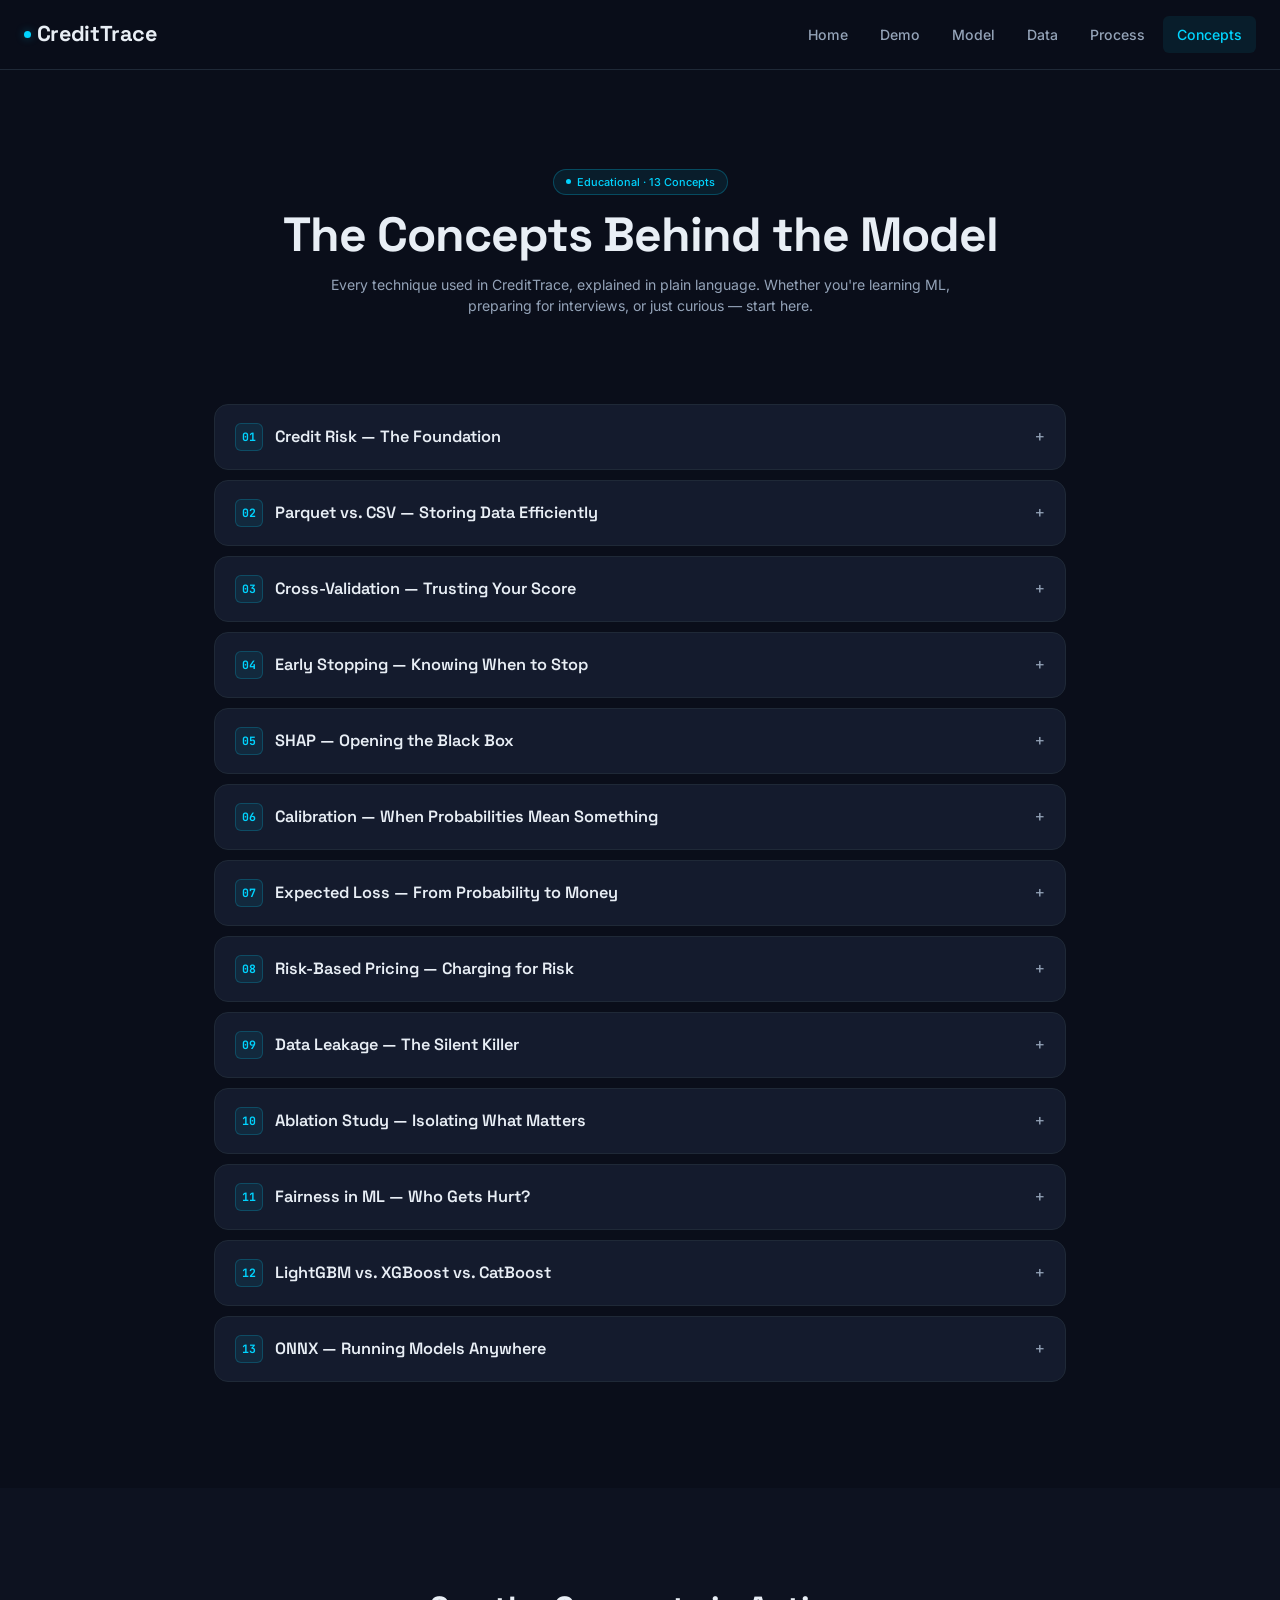
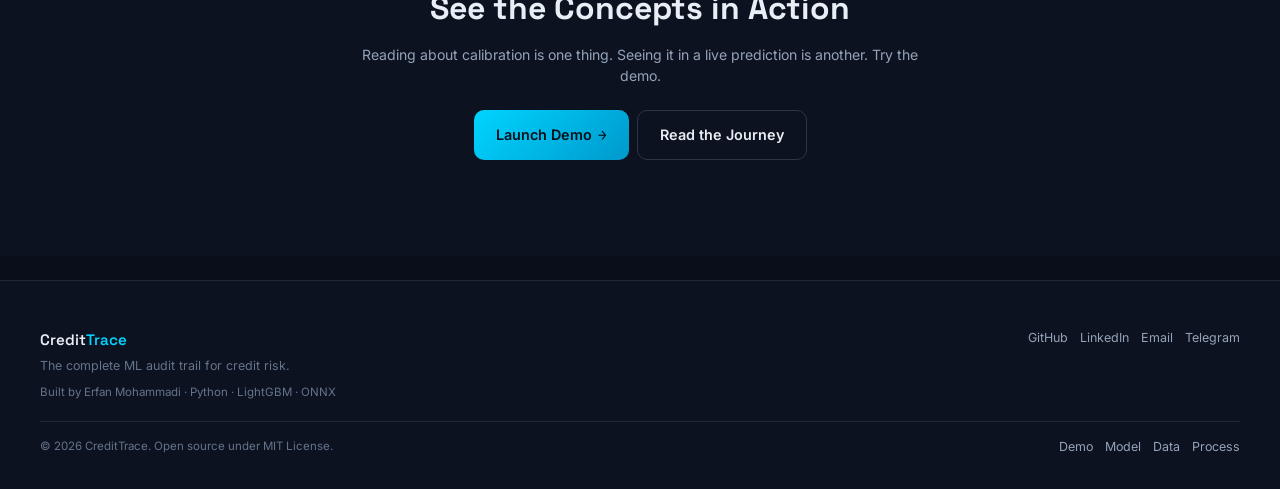
==== docs/concepts.html @ 29da9f76 "Initial commit" ====
<!DOCTYPE html>
<html lang="en">
<head>
  <meta charset="UTF-8">
  <meta name="viewport" content="width=device-width, initial-scale=1.0">
  <link rel="icon" type="image/svg+xml" href="favicon.svg">
  <title>Concepts — CreditTrace</title>
  <meta name="description" content="Thirteen core concepts behind CreditTrace: credit risk, cross-validation, SHAP, calibration, Expected Loss, leakage, ablation, fairness, and more.">

  <link rel="preconnect" href="https://fonts.googleapis.com">
  <link rel="preconnect" href="https://fonts.gstatic.com" crossorigin>
  <link href="https://fonts.googleapis.com/css2?family=Inter:wght@400;500;600;700&family=Space+Grotesk:wght@500;600;700&family=JetBrains+Mono:wght@400;600;700&display=swap" rel="stylesheet">
  <link rel="stylesheet" href="css/style.css">
</head>
<body>

  <!-- ============ NAVBAR ============ -->
  <nav class="navbar">
    <a href="index.html" class="logo">CreditTrace</a>
    <nav>
      <a href="index.html">Home</a>
      <a href="demo.html">Demo</a>
      <a href="model.html">Model</a>
      <a href="data.html">Data</a>
      <a href="process.html">Process</a>
      <a href="concepts.html" class="active">Concepts</a>
    </nav>
  </nav>

  <!-- ============ HERO ============ -->
  <section class="section" style="padding-bottom: 1rem;">
    <div class="container text-center">
      <div class="hero-badge" style="margin-bottom: 0.75rem;">
        <span class="hero-badge-dot"></span>
        Educational · 13 Concepts
      </div>
      <h1 style="font-family: var(--font-heading); font-size: clamp(1.6rem, 5vw, 3rem); letter-spacing: -1px; margin-bottom: 0.75rem; line-height: 1.15;">
        The <span class="gradient">Concepts</span> Behind the Model
      </h1>
      <p class="text-muted" style="max-width: 620px; margin: 0 auto; font-size: 0.88rem;">
        Every technique used in CreditTrace, explained in plain language.
        Whether you're learning ML, preparing for interviews, or just
        curious — start here.
      </p>
    </div>
  </section>

  <!-- ============ CONCEPTS ACCORDION ============ -->
  <section class="section" style="padding-top: 0.5rem;">
    <div class="container-narrow">

      <!-- 01 -->
      <details class="concept">
        <summary>
          <span class="concept-number">01</span>
          <span class="concept-title">Credit Risk — The Foundation</span>
          <span class="concept-toggle">+</span>
        </summary>
        <div class="concept-body">
          <p>
            <strong>Credit risk</strong> is the possibility that a borrower fails to repay a loan.
            For a lender, every approved loan is a bet: will this person pay us back, with interest?
          </p>
          <p>
            Traditional credit scoring (like FICO) uses a fixed formula. Modern approaches
            use machine learning to combine dozens or hundreds of signals — income, credit history,
            debt-to-income ratio, loan purpose — into a single probability of default.
          </p>
          <p>
            The output of a credit risk model is a <strong>Probability of Default (PD)</strong>:
            a number between 0 and 1 representing how likely a borrower is to default.
          </p>
          <div class="concept-highlight">
            In CreditTrace, PD is the model's output — and everything else
            (Expected Loss, risk-based pricing, decision thresholds) is built on top of it.
          </div>
        </div>
      </details>

      <!-- 02 -->
      <details class="concept">
        <summary>
          <span class="concept-number">02</span>
          <span class="concept-title">Parquet vs. CSV — Storing Data Efficiently</span>
          <span class="concept-toggle">+</span>
        </summary>
        <div class="concept-body">
          <p>
            <strong>CSV</strong> is text: every value is a string, every row is a line.
            Simple, universal, but slow and fat. Our Lending Club CSV was <strong>392 MB</strong> compressed.
          </p>
          <p>
            <strong>Parquet</strong> is binary and columnar. Instead of storing rows, it stores
            columns together. When you only need three columns out of 40, Parquet reads only those three.
            It also preserves data types and compresses naturally.
          </p>
          <ul>
            <li>Columnar → reads only what you need</li>
            <li>Typed → no re-parsing on load</li>
            <li>Compressed → 5–10× smaller than CSV</li>
            <li>Fast → 10–100× faster to load</li>
          </ul>
          <div class="concept-highlight">
            Our data shrank from 392 MB (CSV.gz) to <strong>67 MB (Parquet)</strong> —
            and loads in seconds instead of minutes.
          </div>
        </div>
      </details>

      <!-- 03 -->
      <details class="concept">
        <summary>
          <span class="concept-number">03</span>
          <span class="concept-title">Cross-Validation — Trusting Your Score</span>
          <span class="concept-toggle">+</span>
        </summary>
        <div class="concept-body">
          <p>
            If you train a model on all your data and test on the same data,
            it will look perfect — but it has memorized the answers.
            A single train/test split helps, but the score depends on which rows
            happened to land in the test set.
          </p>
          <p>
            <strong>K-Fold Cross-Validation</strong> solves this. Split the data into K parts.
            Train K times, each time holding out a different part for validation.
            Average the K scores.
          </p>
          <div class="concept-formula">Final score = mean(AUC₁, AUC₂, ..., AUC_K)</div>
          <p>
            <strong>Stratified</strong> K-Fold goes further: it preserves the class
            balance in each fold, which matters when the positive class is rare.
          </p>
          <div class="concept-highlight">
            CreditTrace uses <strong>Stratified 5-Fold CV</strong> on all model evaluations.
            Every AUC number you see is an average across five independent validation sets.
          </div>
        </div>
      </details>

      <!-- 04 -->
      <details class="concept">
        <summary>
          <span class="concept-number">04</span>
          <span class="concept-title">Early Stopping — Knowing When to Stop</span>
          <span class="concept-toggle">+</span>
        </summary>
        <div class="concept-body">
          <p>
            Gradient boosting builds trees one at a time. Each tree tries to correct
            the mistakes of the previous ones. In theory, more trees = better fit.
            In practice, after a certain point the model starts memorizing noise.
          </p>
          <p>
            <strong>Early stopping</strong> watches the validation score after every tree.
            If the score hasn't improved in <em>N</em> consecutive trees, training stops.
          </p>
          <div class="concept-formula">stop when validation AUC doesn't improve for N rounds</div>
          <p>
            In CreditTrace, we used <code>early_stopping_rounds = 100</code>.
            If the model doesn't improve for 100 trees, it stops.
          </p>
          <div class="concept-highlight">
            In v4, early stopping never triggered — the model hit the 4,000-round ceiling.
            In v5, with an 8,000-round ceiling, it stopped naturally at 4,034 rounds.
            That discovery was the whole point of the Ablation Study.
          </div>
        </div>
      </details>

      <!-- 05 -->
      <details class="concept">
        <summary>
          <span class="concept-number">05</span>
          <span class="concept-title">SHAP — Opening the Black Box</span>
          <span class="concept-toggle">+</span>
        </summary>
        <div class="concept-body">
          <p>
            A gradient boosted model with 4,000 trees is not something you can read
            by staring at it. <strong>SHAP</strong> (SHapley Additive exPlanations) gives
            each feature a numeric contribution to each prediction.
          </p>
          <p>
            The idea comes from game theory: treat the model output as a "payout"
            and each feature as a "player." How much did each player contribute
            to the final outcome?
          </p>
          <ul>
            <li><strong>Positive SHAP</strong> → feature pushed the prediction toward default</li>
            <li><strong>Negative SHAP</strong> → feature pushed the prediction away from default</li>
            <li><strong>|SHAP|</strong> → how much influence the feature had</li>
          </ul>
          <p>
            SHAP provides both global importance (which features matter most overall)
            and local explanations (why this specific borrower got this specific score).
          </p>
          <div class="concept-highlight">
            SHAP is how we discovered the temporal leakage. Without it,
            <code>issue_year</code> would still be in the model, silently inflating the AUC.
          </div>
        </div>
      </details>

      <!-- 06 -->
      <details class="concept">
        <summary>
          <span class="concept-number">06</span>
          <span class="concept-title">Calibration — When Probabilities Mean Something</span>
          <span class="concept-toggle">+</span>
        </summary>
        <div class="concept-body">
          <p>
            A model can rank borrowers correctly (high AUC) and still be
            <strong>miscalibrated</strong>: it might say "30% default probability" when the
            true rate is 15%. That makes it useless for any financial calculation.
          </p>
          <p>
            <strong>Calibration</strong> means: when the model says X%, then X% of those
            borrowers actually default.
          </p>
          <div class="concept-formula">mean(predicted PD) ≈ actual default rate</div>
          <p>
            In CreditTrace: the mean predicted PD is <strong>19.98%</strong>,
            and the actual default rate in the data is <strong>19.98%</strong>.
            Perfectly calibrated.
          </p>
          <div class="concept-highlight">
            Calibration is what makes Expected Loss work. If PD is wrong on average,
            every dollar figure built on it is wrong too.
          </div>
        </div>
      </details>

      <!-- 07 -->
      <details class="concept">
        <summary>
          <span class="concept-number">07</span>
          <span class="concept-title">Expected Loss — From Probability to Money</span>
          <span class="concept-toggle">+</span>
        </summary>
        <div class="concept-body">
          <p>
            A bank doesn't just want to know the probability of default — it wants to know
            <strong>how much money it will lose</strong>. That's Expected Loss.
          </p>
          <div class="concept-formula">EL = PD × LGD × EAD</div>
          <ul>
            <li><strong>PD</strong> — Probability of Default (from the model)</li>
            <li><strong>LGD</strong> — Loss Given Default: the fraction of exposure lost if default happens</li>
            <li><strong>EAD</strong> — Exposure at Default: the outstanding balance at the moment of default</li>
          </ul>
          <p>
            We use the industry-standard LGD of <strong>45%</strong> and treat
            EAD as the loan amount (a simplification).
          </p>
          <div class="concept-highlight">
            In CreditTrace, Expected Loss ranges from <strong>$374 for grade A</strong>
            to <strong>$4,576 for grade G</strong> — a 12× difference on the same $10k loan.
          </div>
        </div>
      </details>

      <!-- 08 -->
      <details class="concept">
        <summary>
          <span class="concept-number">08</span>
          <span class="concept-title">Risk-Based Pricing — Charging for Risk</span>
          <span class="concept-toggle">+</span>
        </summary>
        <div class="concept-body">
          <p>
            If a high-risk borrower is charged the same rate as a low-risk one,
            the low-risk borrower subsidizes the high-risk one. That's not sustainable.
          </p>
          <p>
            <strong>Risk-based pricing</strong> means setting the interest rate to cover
            the expected loss — plus operating costs and profit margin.
          </p>
          <div class="concept-formula">min_rate = cost_of_funds + EL_rate + operating_cost + profit_margin</div>
          <p>
            With <code>COF = 2%</code>, <code>OC = 1%</code>, <code>PM = 3%</code>,
            a grade-A borrower gets a rate around 8.7%, while a grade-G borrower
            gets 28.4%.
          </p>
          <div class="concept-highlight">
            This is the model's output translated into the language a bank actually uses:
            basis points of interest rate.
          </div>
        </div>
      </details>

      <!-- 09 -->
      <details class="concept">
        <summary>
          <span class="concept-number">09</span>
          <span class="concept-title">Data Leakage — The Silent Killer</span>
          <span class="concept-toggle">+</span>
        </summary>
        <div class="concept-body">
          <p>
            <strong>Leakage</strong> happens when a feature contains information that
            would not be available at prediction time — but is present in the training data.
          </p>
          <p>Common types:</p>
          <ul>
            <li><strong>Temporal leakage:</strong> features derived from the future (issue date, year)</li>
            <li><strong>Target leakage:</strong> features computed using the target (recovery amount)</li>
            <li><strong>Group leakage:</strong> train and test rows share a group (same person)</li>
          </ul>
          <p>
            Leakage inflates your validation score and produces a model that fails
            in production. It is often invisible to AUC — you need SHAP and thought to catch it.
          </p>
          <div class="concept-highlight">
            Our <code>issue_year</code> feature was the third most important in v3.
            It "helped" the model learn that 2015–2017 had higher default rates.
            That's a macro-economic cycle, not a borrower signal. Removing it cost 1% AUC
            but produced a model that could survive contact with the future.
          </div>
        </div>
      </details>

      <!-- 10 -->
      <details class="concept">
        <summary>
          <span class="concept-number">10</span>
          <span class="concept-title">Ablation Study — Isolating What Matters</span>
          <span class="concept-toggle">+</span>
        </summary>
        <div class="concept-body">
          <p>
            An <strong>ablation study</strong> is a controlled experiment: change one thing
            at a time, keep everything else fixed, measure the effect.
          </p>
          <p>
            The name comes from neuroscience: removing (ablating) parts of a brain
            to see what each part does.
          </p>
          <p>
            In CreditTrace, v4 hit the 4,000-round ceiling in every fold. Two hypotheses:
          </p>
          <ul>
            <li>The learning rate was too high → try a lower one</li>
            <li>The round budget was too small → try more rounds</li>
          </ul>
          <p>
            We designed v5 (lower LR, more rounds) and v6 (higher LR, more rounds)
            to isolate the effect. Result: the bottleneck was the round budget,
            not the learning rate.
          </p>
          <div class="concept-highlight">
            After 8,000 rounds, v5 stopped naturally at 4,034. The model had found
            its optimum. Additional rounds would have overfit.
          </div>
        </div>
      </details>

      <!-- 11 -->
      <details class="concept">
        <summary>
          <span class="concept-number">11</span>
          <span class="concept-title">Fairness in ML — Who Gets Hurt?</span>
          <span class="concept-toggle">+</span>
        </summary>
        <div class="concept-body">
          <p>
            Machine learning models can perpetuate or amplify discrimination.
            In credit risk, using features like geography, race, or gender proxies
            can produce <strong>disparate impact</strong>: treating some groups systematically worse.
          </p>
          <p>Common approaches:</p>
          <ul>
            <li><strong>Pre-processing:</strong> remove or transform sensitive features</li>
            <li><strong>In-processing:</strong> add fairness constraints to training</li>
            <li><strong>Post-processing:</strong> adjust thresholds per group</li>
          </ul>
          <p>
            In CreditTrace, we took the simplest honest path: remove
            <code>addr_state</code> because its SHAP variance was extremely high
            and geography has well-documented fairness implications in lending.
          </p>
          <div class="concept-highlight">
            Full fairness auditing (disparate impact, equal opportunity across
            protected groups) requires sensitive attributes we don't have.
            We document this as a limitation, not a solved problem.
          </div>
        </div>
      </details>

      <!-- 12 -->
      <details class="concept">
        <summary>
          <span class="concept-number">12</span>
          <span class="concept-title">LightGBM vs. XGBoost vs. CatBoost</span>
          <span class="concept-toggle">+</span>
        </summary>
        <div class="concept-body">
          <p>
            All three are gradient boosting libraries. They share the same core idea —
            sequentially build trees that correct each other's errors — but differ
            in implementation details.
          </p>
          <ul>
            <li>
              <strong>XGBoost:</strong> depth-wise tree growth. Very well-documented,
              widely used, historically the standard.
            </li>
            <li>
              <strong>LightGBM:</strong> leaf-wise tree growth. Faster on large data,
              lower memory, native categorical support. What we use here.
            </li>
            <li>
              <strong>CatBoost:</strong> ordered boosting, special handling of categoricals.
              Often best when categorical features dominate.
            </li>
          </ul>
          <p>
            In our tests, LightGBM consistently outperformed XGBoost on this dataset
            (0.7349 vs. 0.7295 at baseline), primarily due to native categorical handling
            and the leaf-wise growth strategy.
          </p>
          <div class="concept-highlight">
            <strong>Rule of thumb:</strong> LightGBM for speed and large data,
            XGBoost for stability and ecosystem, CatBoost for heavy categorical use cases.
          </div>
        </div>
      </details>

      <!-- 13 -->
      <details class="concept">
        <summary>
          <span class="concept-number">13</span>
          <span class="concept-title">ONNX — Running Models Anywhere</span>
          <span class="concept-toggle">+</span>
        </summary>
        <div class="concept-body">
          <p>
            <strong>ONNX</strong> (Open Neural Network Exchange) is an open format
            for representing machine learning models. It's designed so a model
            trained in one framework can run in another.
          </p>
          <p>Why it matters:</p>
          <ul>
            <li>A LightGBM model can be exported to ONNX</li>
            <li>The same ONNX file runs in Python, C++, JavaScript, mobile, or the browser</li>
            <li>No need to reimplement the algorithm for each platform</li>
          </ul>
          <p>
            In CreditTrace, the trained LightGBM model was converted to ONNX and
            loaded in the browser via <strong>WebAssembly</strong>. The same file
            that predicts in Python predicts in your browser — verified numerically
            (max difference: 5.47 × 10⁻⁷).
          </p>
          <div class="concept-highlight">
            This is why the demo works with no server. The model lives in your
            browser tab. No data is sent anywhere. It runs in ~1.2 ms per prediction.
          </div>
        </div>
      </details>

    </div>
  </section>

  <!-- ============ CTA ============ -->
  <section class="section section-alt">
    <div class="container-narrow text-center">
      <h2 style="font-family: var(--font-heading); font-size: clamp(1.4rem, 4vw, 2rem); margin-bottom: 0.75rem;">
        See the Concepts in Action
      </h2>
      <p class="text-muted" style="max-width: 560px; margin: 0 auto 1.5rem; font-size: 0.88rem;">
        Reading about calibration is one thing. Seeing it in a live prediction
        is another. Try the demo.
      </p>
      <div class="hero-cta">
        <a href="demo.html" class="btn btn-lg">
          Launch Demo
          <span style="font-family: var(--font-mono);">→</span>
        </a>
        <a href="process.html" class="btn btn-secondary btn-lg">Read the Journey</a>
      </div>
    </div>
  </section>

  <!-- ============ FOOTER ============ -->
  <footer class="footer">
    <div class="footer-content">
      <div>
        <div class="footer-brand">Credit<span>Trace</span></div>
        <p class="text-dim" style="font-size: 0.78rem; margin-top: 0.35rem;">
          The complete ML audit trail for credit risk.
        </p>
        <p class="text-dim" style="font-size: 0.72rem; margin-top: 0.5rem;">
          Built by Erfan Mohammadi · Python · LightGBM · ONNX
        </p>
      </div>

      <div class="footer-links">
        <a href="https://github.com/erfan2mohammadi22" target="_blank" rel="noopener">GitHub</a>
        <a href="https://linkedin.com/in/erfan2mohammadi22" target="_blank" rel="noopener">LinkedIn</a>
        <a href="mailto:erfan2mohammadi22@gmail.com">Email</a>
        <a href="https://t.me/ERFANmmmig29" target="_blank" rel="noopener">Telegram</a>
      </div>
    </div>

    <div class="footer-content" style="margin-top: 1.25rem; padding-top: 1rem; border-top: 1px solid var(--border);">
      <div class="text-dim" style="font-size: 0.72rem;">
        © 2026 CreditTrace. Open source under MIT License.
      </div>
      <div class="footer-links">
        <a href="demo.html">Demo</a>
        <a href="model.html">Model</a>
        <a href="data.html">Data</a>
        <a href="process.html">Process</a>
      </div>
    </div>
  </footer>

  <script src="js/main.js"></script>
</body>
</html>
---- docs/css/style.css ----
/* ============================================
   CreditTrace — Mobile-First Stylesheet
   ============================================ */

/* ============================================
   1. TOKENS
   ============================================ */
:root {
  --bg: #0a0e1a;
  --bg-alt: #0d1220;
  --card: #141b2d;
  --card-hover: #1a2238;
  --border: #1f2937;
  --border-light: #2a3548;

  --accent: #00d4ff;
  --accent-dark: #0099cc;
  --accent-soft: rgba(0, 212, 255, 0.08);
  --accent-glow: rgba(0, 212, 255, 0.35);

  --purple: #8b5cf6;
  --success: #00e676;
  --success-soft: rgba(0, 230, 118, 0.1);
  --warning: #ffab00;
  --warning-soft: rgba(255, 171, 0, 0.1);
  --danger: #ff5252;
  --danger-soft: rgba(255, 82, 82, 0.1);

  --text: #e8eef5;
  --text-muted: #94a3b8;
  --text-dim: #64748b;

  --font-body: 'Inter', -apple-system, BlinkMacSystemFont, sans-serif;
  --font-heading: 'Space Grotesk', 'Inter', sans-serif;
  --font-mono: 'JetBrains Mono', 'SF Mono', monospace;

  --r-sm: 6px;
  --r: 10px;
  --r-lg: 14px;
  --r-full: 999px;

  --t: 0.2s ease;
}

/* ============================================
   2. RESET
   ============================================ */
html {
  font-size: 13px;
  scroll-behavior: smooth;
  -webkit-text-size-adjust: 100%;
  text-size-adjust: 100%;
}

*, *::before, *::after {
  box-sizing: border-box;
  margin: 0;
  padding: 0;
}

body {
  background: var(--bg);
  color: var(--text);
  font-family: var(--font-body);
  font-size: 1rem;
  line-height: 1.5;
  min-height: 100vh;
  overflow-x: hidden;
  -webkit-font-smoothing: antialiased;
}

img, svg { max-width: 100%; display: block; }
a { color: inherit; text-decoration: none; }
button { font-family: inherit; cursor: pointer; }
table { border-collapse: collapse; width: 100%; }

:focus-visible {
  outline: 2px solid var(--accent);
  outline-offset: 2px;
}

code, .mono { font-family: var(--font-mono); font-size: 0.85em; }

p code, li code, td code {
  background: var(--card-hover);
  padding: 0.05rem 0.3rem;
  border-radius: 3px;
  color: var(--accent);
  font-size: 0.82em;
}

/* ============================================
   3. LAYOUT
   ============================================ */
.container,
.container-narrow {
  width: 100%;
  margin: 0 auto;
  padding: 12px;
}

/* ============================================
   4. NAVBAR — Mobile
   ============================================ */
.navbar {
  position: sticky;
  top: 0;
  z-index: 100;
  background: rgba(10, 14, 26, 0.96);
  backdrop-filter: blur(10px);
  -webkit-backdrop-filter: blur(10px);
  border-bottom: 1px solid var(--border);
  padding: 10px 12px;
  display: flex;
  flex-direction: column;
  gap: 8px;
}

.navbar .logo {
  font-family: var(--font-heading);
  font-size: 1.15rem;
  font-weight: 700;
  letter-spacing: -0.3px;
  display: inline-flex;
  align-items: center;
  gap: 0.35rem;
  align-self: flex-start;
}

.navbar .logo::before {
  content: '';
  width: 7px;
  height: 7px;
  border-radius: 50%;
  background: var(--accent);
  box-shadow: 0 0 8px var(--accent-glow);
}

.navbar nav {
  display: flex;
  gap: 5px;
  overflow-x: auto;
  -webkit-overflow-scrolling: touch;
  scrollbar-width: none;
  margin: 0 -12px;
  padding: 0 12px 2px;
}

.navbar nav::-webkit-scrollbar { display: none; }

.navbar nav a {
  color: var(--text-muted);
  font-size: 0.78rem;
  font-weight: 500;
  padding: 6px 12px;
  border-radius: var(--r-full);
  background: var(--card-hover);
  border: 1px solid var(--border);
  white-space: nowrap;
  flex-shrink: 0;
  transition: all var(--t);
}

.navbar nav a.active {
  color: var(--accent);
  background: var(--accent-soft);
  border-color: var(--accent);
}

/* ============================================
   5. HERO
   ============================================ */
.hero {
  position: relative;
  display: flex;
  align-items: center;
  justify-content: center;
  padding: 32px 12px 40px;
  overflow: hidden;
}

.hero-bg,
.hero-grid {
  position: absolute;
  inset: 0;
  pointer-events: none;
  z-index: 0;
}

.hero-bg::before,
.hero-bg::after {
  content: '';
  position: absolute;
  border-radius: 50%;
  filter: blur(60px);
}

.hero-bg::before {
  top: -20%; left: -10%;
  width: 70%; height: 70%;
  background: radial-gradient(circle, rgba(0, 212, 255, 0.15), transparent 60%);
}

.hero-bg::after {
  bottom: -20%; right: -10%;
  width: 70%; height: 70%;
  background: radial-gradient(circle, rgba(139, 92, 246, 0.12), transparent 60%);
}

.hero-grid {
  background-image:
    linear-gradient(rgba(255, 255, 255, 0.02) 1px, transparent 1px),
    linear-gradient(90deg, rgba(255, 255, 255, 0.02) 1px, transparent 1px);
  background-size: 32px 32px;
  mask-image: radial-gradient(ellipse at center, black 40%, transparent 80%);
  -webkit-mask-image: radial-gradient(ellipse at center, black 40%, transparent 80%);
}

.hero-content {
  position: relative;
  z-index: 1;
  text-align: center;
  width: 100%;
  max-width: 620px;
}

.hero-badge {
  display: inline-flex;
  align-items: center;
  gap: 6px;
  padding: 5px 12px;
  background: var(--accent-soft);
  border: 1px solid rgba(0, 212, 255, 0.25);
  border-radius: var(--r-full);
  font-size: 0.68rem;
  color: var(--accent);
  font-weight: 500;
  margin-bottom: 14px;
  line-height: 1.3;
  text-align: left;
}

.hero-badge-dot {
  width: 5px;
  height: 5px;
  border-radius: 50%;
  background: var(--accent);
  flex-shrink: 0;
}

.hero h1 {
  font-family: var(--font-heading);
  font-size: 1.7rem;
  font-weight: 700;
  line-height: 1.12;
  letter-spacing: -0.03em;
  margin-bottom: 12px;
}

.hero h1 .gradient {
  background: linear-gradient(135deg, var(--accent), var(--purple));
  -webkit-background-clip: text;
  background-clip: text;
  -webkit-text-fill-color: transparent;
}

.hero p {
  font-size: 0.88rem;
  color: var(--text-muted);
  margin-bottom: 20px;
  line-height: 1.55;
}

.hero-cta {
  display: flex;
  flex-direction: column;
  gap: 8px;
}

.hero-cta .btn { width: 100%; }

.scroll-indicator { display: none; }

/* ============================================
   6. STATS
   ============================================ */
.stats-bar {
  background: var(--bg-alt);
  border-top: 1px solid var(--border);
  border-bottom: 1px solid var(--border);
  padding: 20px 12px;
}

.stats-grid {
  display: grid;
  grid-template-columns: repeat(2, 1fr);
  gap: 14px;
  text-align: center;
}

.stat-value {
  font-family: var(--font-mono);
  font-size: 1.35rem;
  font-weight: 700;
  color: var(--accent);
  letter-spacing: -0.02em;
  line-height: 1;
}

.stat-label {
  color: var(--text-muted);
  font-size: 0.62rem;
  text-transform: uppercase;
  letter-spacing: 0.05em;
  margin-top: 4px;
  line-height: 1.2;
}

.stat-badges {
  display: flex;
  justify-content: center;
  gap: 6px;
  flex-wrap: wrap;
  margin-top: 18px;
}

.badge {
  padding: 4px 10px;
  background: var(--success-soft);
  border: 1px solid rgba(0, 230, 118, 0.25);
  border-radius: var(--r-full);
  font-size: 0.65rem;
  color: var(--success);
  font-weight: 500;
  white-space: nowrap;
}

/* ============================================
   7. SECTIONS
   ============================================ */
.section { padding: 28px 12px; }
.section-alt { background: var(--bg-alt); }

.section-header {
  text-align: center;
  margin-bottom: 20px;
  max-width: 560px;
  margin-left: auto;
  margin-right: auto;
}

.section-header h2 {
  font-family: var(--font-heading);
  font-size: 1.25rem;
  font-weight: 700;
  letter-spacing: -0.02em;
  line-height: 1.2;
  margin-bottom: 8px;
}

.section-header p {
  color: var(--text-muted);
  font-size: 0.82rem;
  line-height: 1.5;
}

/* ============================================
   8. CARDS
   ============================================ */
.card {
  background: var(--card);
  border: 1px solid var(--border);
  border-radius: var(--r);
  padding: 14px;
  margin-bottom: 12px;
}

.card h2 {
  font-family: var(--font-heading);
  font-size: 1rem;
  margin-bottom: 10px;
  letter-spacing: -0.01em;
}

.card h3 {
  font-family: var(--font-heading);
  font-size: 0.92rem;
  margin-bottom: 6px;
  letter-spacing: -0.01em;
}

/* ============================================
   9. TABLES — Compact
   ============================================ */
.card table {
  font-size: 0.72rem;
  table-layout: auto;
}

.card table thead tr { border-bottom: 1px solid var(--border-light); }
.card table tbody tr { border-bottom: 1px solid var(--border); }
.card table tbody tr:last-child { border-bottom: none; }

.card table th {
  padding: 7px 6px;
  text-align: left;
  color: var(--text-muted);
  font-weight: 500;
  font-size: 0.58rem;
  text-transform: uppercase;
  letter-spacing: 0.03em;
  white-space: nowrap;
}

.card table td {
  padding: 8px 6px;
  color: var(--text);
  overflow-wrap: anywhere;
  word-break: break-word;
}

/* ============================================
   10. FEATURE CARDS
   ============================================ */
.features-grid {
  display: grid;
  grid-template-columns: 1fr;
  gap: 10px;
}

.feature-card {
  background: var(--card);
  border: 1px solid var(--border);
  border-radius: var(--r);
  padding: 14px;
}

.feature-icon {
  width: 32px;
  height: 32px;
  border-radius: var(--r-sm);
  background: var(--accent-soft);
  border: 1px solid rgba(0, 212, 255, 0.2);
  display: inline-flex;
  align-items: center;
  justify-content: center;
  margin-bottom: 10px;
  color: var(--accent);
  font-family: var(--font-mono);
  font-weight: 700;
  font-size: 0.82rem;
  flex-shrink: 0;
}

.feature-card h3 {
  font-family: var(--font-heading);
  font-size: 0.92rem;
  margin-bottom: 6px;
  line-height: 1.3;
}

.feature-card p {
  color: var(--text-muted);
  font-size: 0.82rem;
  line-height: 1.55;
}

/* ============================================
   11. BUTTONS
   ============================================ */
.btn {
  display: inline-flex;
  align-items: center;
  justify-content: center;
  gap: 6px;
  background: linear-gradient(135deg, var(--accent), var(--accent-dark));
  color: #061019;
  border: none;
  border-radius: var(--r);
  padding: 11px 18px;
  font-weight: 600;
  font-size: 0.85rem;
  text-decoration: none;
  cursor: pointer;
  min-height: 42px;
  transition: transform 0.1s ease;
}

.btn:active { transform: scale(0.98); }

.btn-secondary {
  background: transparent;
  color: var(--text);
  border: 1px solid var(--border-light);
}

.btn-lg {
  padding: 13px 22px;
  font-size: 0.9rem;
  min-height: 48px;
}

/* ============================================
   12. STATUS
   ============================================ */
.status {
  padding: 10px 12px;
  border-radius: var(--r-sm);
  margin: 10px 0;
  font-size: 0.8rem;
  line-height: 1.5;
}

.status-info {
  background: var(--accent-soft);
  border-left: 3px solid var(--accent);
}

.status-success {
  background: var(--success-soft);
  border-left: 3px solid var(--success);
}

.status-error {
  background: var(--danger-soft);
  border-left: 3px solid var(--danger);
}

/* ============================================
   13. METRICS — 2 columns
   ============================================ */
.metric-grid {
  display: grid;
  grid-template-columns: repeat(2, 1fr);
  gap: 6px;
  margin-top: 10px;
}

.metric {
  background: var(--card-hover);
  border: 1px solid var(--border);
  border-radius: var(--r-sm);
  padding: 10px 6px;
  text-align: center;
}

.metric-label {
  font-size: 0.58rem;
  color: var(--text-muted);
  text-transform: uppercase;
  letter-spacing: 0.03em;
  font-weight: 500;
  line-height: 1.2;
  overflow-wrap: anywhere;
}

.metric-value {
  font-family: var(--font-mono);
  font-size: 1.05rem;
  font-weight: 700;
  color: var(--accent);
  margin-top: 4px;
  line-height: 1.1;
  letter-spacing: -0.02em;
  overflow-wrap: anywhere;
}

.metric-value.risk-low { color: var(--success); }
.metric-value.risk-medium { color: var(--warning); }
.metric-value.risk-high { color: var(--danger); }

/* ============================================
   14. PREVIEW IMAGES
   ============================================ */
.preview-wrap {
  position: relative;
  border-radius: var(--r);
  overflow: hidden;
  border: 1px solid var(--border);
  background: var(--card);
}

.preview-wrap img { width: 100%; height: auto; }

.preview-badge {
  position: absolute;
  top: 6px;
  right: 6px;
  background: rgba(0, 0, 0, 0.82);
  backdrop-filter: blur(6px);
  padding: 3px 8px;
  border-radius: var(--r-full);
  font-size: 0.58rem;
  font-family: var(--font-mono);
  color: var(--success);
  max-width: 70%;
  overflow: hidden;
  text-overflow: ellipsis;
  white-space: nowrap;
}

/* ============================================
   15. CONCEPTS ACCORDION
   ============================================ */
.concept {
  background: var(--card);
  border: 1px solid var(--border);
  border-radius: var(--r);
  margin-bottom: 8px;
  overflow: hidden;
}

.concept[open] { border-color: var(--accent); }

.concept summary {
  list-style: none;
  cursor: pointer;
  padding: 12px;
  display: flex;
  align-items: center;
  gap: 10px;
  user-select: none;
}

.concept summary::-webkit-details-marker { display: none; }
.concept summary::marker { display: none; content: ''; }
.concept[open] summary { border-bottom: 1px solid var(--border); }

.concept-number {
  font-family: var(--font-mono);
  font-size: 0.65rem;
  color: var(--accent);
  font-weight: 700;
  flex-shrink: 0;
  width: 24px;
  height: 24px;
  display: flex;
  align-items: center;
  justify-content: center;
  background: var(--accent-soft);
  border: 1px solid rgba(0, 212, 255, 0.2);
  border-radius: var(--r-sm);
}

.concept-title {
  font-family: var(--font-heading);
  font-size: 0.82rem;
  font-weight: 600;
  flex-grow: 1;
  line-height: 1.3;
  min-width: 0;
}

.concept-toggle {
  font-family: var(--font-mono);
  color: var(--text-muted);
  font-size: 1rem;
  flex-shrink: 0;
  transition: transform var(--t);
}

.concept[open] .concept-toggle {
  transform: rotate(45deg);
  color: var(--accent);
}

.concept-body {
  padding: 12px;
  color: var(--text-muted);
  font-size: 0.8rem;
  line-height: 1.6;
}

.concept-body p { margin-bottom: 10px; }
.concept-body p:last-child { margin-bottom: 0; }
.concept-body strong { color: var(--text); font-weight: 600; }

.concept-body ul { list-style: none; margin: 10px 0; }

.concept-body ul li {
  padding: 3px 0 3px 18px;
  position: relative;
}

.concept-body ul li::before {
  content: '→';
  position: absolute;
  left: 0;
  color: var(--accent);
  font-family: var(--font-mono);
}

.concept-formula {
  font-family: var(--font-mono);
  background: var(--card-hover);
  border: 1px solid var(--border-light);
  border-radius: var(--r-sm);
  padding: 10px;
  text-align: center;
  color: var(--accent);
  font-size: 0.78rem;
  margin: 10px 0;
  overflow-wrap: anywhere;
}

.concept-highlight {
  border-left: 3px solid var(--accent);
  background: var(--accent-soft);
  padding: 10px 12px;
  border-radius: 0 var(--r-sm) var(--r-sm) 0;
  margin: 10px 0;
  color: var(--text);
  font-size: 0.78rem;
  line-height: 1.55;
}

/* ============================================
   16. FOOTER
   ============================================ */
.footer {
  background: var(--bg-alt);
  border-top: 1px solid var(--border);
  padding: 20px 12px 16px;
  margin-top: 24px;
}

.footer-content {
  max-width: 1200px;
  margin: 0 auto;
  display: flex;
  flex-direction: column;
  gap: 12px;
}

.footer-brand {
  font-family: var(--font-heading);
  font-size: 0.95rem;
  font-weight: 600;
}

.footer-brand span { color: var(--accent); }

.footer-links {
  display: flex;
  gap: 12px;
  flex-wrap: wrap;
}

.footer-links a {
  color: var(--text-muted);
  font-size: 0.78rem;
}

/* ============================================
   17. UTILITIES
   ============================================ */
.text-muted { color: var(--text-muted); }
.text-dim { color: var(--text-dim); }
.text-accent { color: var(--accent); }
.text-success { color: var(--success); }
.text-danger { color: var(--danger); }
.text-center { text-align: center; }
.hidden { display: none !important; }
.mt-1 { margin-top: 12px; }
.mt-2 { margin-top: 16px; }
.mt-3 { margin-top: 20px; }
.mb-1 { margin-bottom: 12px; }
.mb-2 { margin-bottom: 16px; }

/* ============================================
   18. TABLET (≥ 640px)
   ============================================ */
@media (min-width: 640px) {
  html { font-size: 14px; }

  .container, .container-narrow { padding: 20px; }

  .navbar { padding: 12px 20px; }
  .hero { padding: 48px 20px; }
  .hero h1 { font-size: 2.4rem; }
  .hero p { font-size: 1rem; }
  .hero-cta { flex-direction: row; justify-content: center; }
  .hero-cta .btn { width: auto; }

  .section { padding: 40px 20px; }
  .section-header h2 { font-size: 1.6rem; }
  .section-header p { font-size: 0.92rem; }

  .stats-grid { grid-template-columns: repeat(4, 1fr); }
  .stat-value { font-size: 1.7rem; }
  .stat-label { font-size: 0.68rem; }

  .features-grid { grid-template-columns: repeat(2, 1fr); gap: 14px; }
  .feature-card { padding: 18px; }
  .feature-card h3 { font-size: 1rem; }
  .feature-card p { font-size: 0.88rem; }

  .card { padding: 20px; margin-bottom: 16px; border-radius: var(--r-lg); }
  .card table { font-size: 0.82rem; }
  .card table th { font-size: 0.65rem; padding: 10px 12px; }
  .card table td { padding: 11px 12px; }

  .metric-grid { grid-template-columns: repeat(auto-fit, minmax(140px, 1fr)); gap: 10px; }
  .metric { padding: 14px; }
  .metric-label { font-size: 0.65rem; }
  .metric-value { font-size: 1.4rem; }

  .concept { border-radius: var(--r-lg); margin-bottom: 10px; }
  .concept summary { padding: 16px; gap: 12px; }
  .concept-number { width: 28px; height: 28px; font-size: 0.72rem; }
  .concept-title { font-size: 0.95rem; }
  .concept-body { padding: 16px; font-size: 0.88rem; }

  .footer { padding: 32px 20px 20px; }
  .footer-content { flex-direction: row; justify-content: space-between; align-items: flex-start; }
}

/* ============================================
   19. DESKTOP (≥ 900px)
   ============================================ */
@media (min-width: 900px) {
  html { font-size: 15px; }

  .container { padding: 32px 24px; }
  .container-narrow { padding: 32px 24px; }

  .navbar {
    flex-direction: row;
    align-items: center;
    justify-content: space-between;
    padding: 16px 24px;
    gap: 16px;
  }
  .navbar .logo { font-size: 1.35rem; align-self: auto; }
  .navbar nav {
    overflow-x: visible;
    margin: 0;
    padding: 0;
    gap: 4px;
  }
  .navbar nav a {
    background: transparent;
    border: none;
    padding: 8px 14px;
    font-size: 0.88rem;
    border-radius: var(--r-sm);
  }
  .navbar nav a:hover { color: var(--text); background: var(--card-hover); }
  .navbar nav a.active { background: var(--accent-soft); }

  .hero { padding: 72px 24px; min-height: 75vh; }
  .hero h1 { font-size: 3.6rem; }
  .hero p { font-size: 1.1rem; }
  .hero-grid { background-size: 60px 60px; }

  .section { padding: 64px 24px; }
  .section-header h2 { font-size: 2.1rem; }
  .section-header p { font-size: 1rem; }

  .stat-value { font-size: 2.2rem; }

  .features-grid {
    grid-template-columns: repeat(auto-fit, minmax(260px, 1fr));
    gap: 20px;
  }
  .feature-card { padding: 24px; transition: all 0.25s ease; }
  .feature-card:hover {
    transform: translateY(-4px);
    border-color: var(--border-light);
    box-shadow: 0 16px 40px rgba(0, 0, 0, 0.3);
  }
  .feature-icon { width: 40px; height: 40px; font-size: 1rem; }

  .card { padding: 24px; }
  .card h2 { font-size: 1.2rem; }

  .btn:hover { transform: translateY(-2px); box-shadow: 0 10px 20px var(--accent-glow); }

  .metric-value { font-size: 1.7rem; }

  .preview-wrap { box-shadow: 0 20px 60px rgba(0, 0, 0, 0.4); }

  .concept summary { padding: 18px 20px; }
  .concept-title { font-size: 1.02rem; }
  .concept-body { padding: 20px; font-size: 0.92rem; }

  .footer { padding: 48px 24px 32px; }
}

/* ============================================
   20. LARGE (≥ 1200px)
   ============================================ */
@media (min-width: 1200px) {
  html { font-size: 16px; }

  .container { max-width: 1200px; }
  .container-narrow { max-width: 900px; }

  .hero h1 { font-size: 4.2rem; }
  .section-header h2 { font-size: 2.3rem; }
}

/* ============================================
   21. REDUCED MOTION
   ============================================ */
@media (prefers-reduced-motion: reduce) {
  *, *::before, *::after {
    animation-duration: 0.01ms !important;
    transition-duration: 0.01ms !important;
  }
}

/* ============================================
   22. OVERRIDE INLINE METRIC SIZES ON MOBILE
   Fixes: model.html, data.html, process.html
   ============================================ */

/* Tablet & below — shrink all metric-value sizes */
@media (max-width: 900px) {
  .metric-value {
    font-size: 1.3rem !important;
  }
  .metric-value[style*="font-size: 1.9rem"] {
    font-size: 1.4rem !important;
  }
  .metric-value[style*="font-size: 2rem"] {
    font-size: 1.4rem !important;
  }
  .metric-value[style*="font-size: 2.5rem"] {
    font-size: 1.6rem !important;
  }
}

/* Mobile — even smaller */
@media (max-width: 640px) {
  .metric-value {
    font-size: 1rem !important;
    letter-spacing: -0.02em;
  }
  .metric-value[style*="font-size: 1.3rem"] {
    font-size: 0.95rem !important;
  }
  .metric-value[style*="font-size: 1.4rem"] {
    font-size: 1rem !important;
  }
  .metric-value[style*="font-size: 1.5rem"] {
    font-size: 1.05rem !important;
  }
  .metric-value[style*="font-size: 1.8rem"] {
    font-size: 1.1rem !important;
  }
  .metric-value[style*="font-size: 1.9rem"] {
    font-size: 1.15rem !important;
  }
  .metric-value[style*="font-size: 2rem"] {
    font-size: 1.2rem !important;
  }
  .metric-value[style*="font-size: 2.5rem"] {
    font-size: 1.4rem !important;
  }

  /* Big inline numbers inside cards (calibration, etc.) */
  .card [style*="font-size: 4rem"],
  .card [style*="font-size: 3.5rem"],
  .card [style*="font-size: 3rem"] {
    font-size: 1.6rem !important;
  }
  .card [style*="font-size: 2.5rem"] {
    font-size: 1.4rem !important;
  }
  .card [style*="font-size: 2rem"] {
    font-size: 1.25rem !important;
  }
  .card [style*="font-size: 1.9rem"] {
    font-size: 1.2rem !important;
  }
  .card [style*="font-size: 1.8rem"] {
    font-size: 1.15rem !important;
  }
  .card [style*="font-size: 1.5rem"] {
    font-size: 1.05rem !important;
  }
  .card [style*="font-size: 1.4rem"] {
    font-size: 1rem !important;
  }
  .card [style*="font-size: 1.3rem"] {
    font-size: 0.95rem !important;
  }

  /* Timeline in process.html — flex columns too wide */
  .preview-wrap [style*="grid-template-columns: 100px 1fr 80px"] {
    grid-template-columns: 55px 1fr 45px !important;
    gap: 0.5rem !important;
  }
  .preview-wrap [style*="font-size: 0.9rem"] {
    font-size: 0.72rem !important;
  }
  .preview-wrap [style*="font-size: 0.85rem"] {
    font-size: 0.65rem !important;
  }
}

/* Very small phones */
@media (max-width: 400px) {
  .metric-value {
    font-size: 0.95rem !important;
  }
  .metric-value[style*="font-size: 2.5rem"] {
    font-size: 1.25rem !important;
  }
  .card [style*="font-size: 2.5rem"] {
    font-size: 1.25rem !important;
  }
  .preview-wrap [style*="grid-template-columns: 100px 1fr 80px"] {
    grid-template-columns: 48px 1fr 40px !important;
  }
}

/* ============================================
   23. OVERRIDE INLINE H1/H2 CLAMP ON MOBILE
   Fixes data.html long titles
   ============================================ */

@media (max-width: 900px) {
  h1[style*="clamp(2rem"],
  h1[style*="font-size: clamp(2rem"] {
    font-size: 1.8rem !important;
    letter-spacing: -0.5px !important;
  }
}

@media (max-width: 640px) {
  h1[style*="clamp(2rem"],
  h1[style*="font-size: clamp(2rem"] {
    font-size: 1.4rem !important;
    letter-spacing: -0.3px !important;
    line-height: 1.2 !important;
  }

  /* Also: sections with small hero padding on data.html */
  .section > .container > h1 {
    font-size: 1.5rem;
  }

  /* Also: "From 2.2M..." wrapped title p */
  .section > .container > p {
    font-size: 0.82rem !important;
  }
}

@media (max-width: 400px) {
  h1[style*="clamp(2rem"],
  h1[style*="font-size: clamp(2rem"] {
    font-size: 1.25rem !important;
  }
}
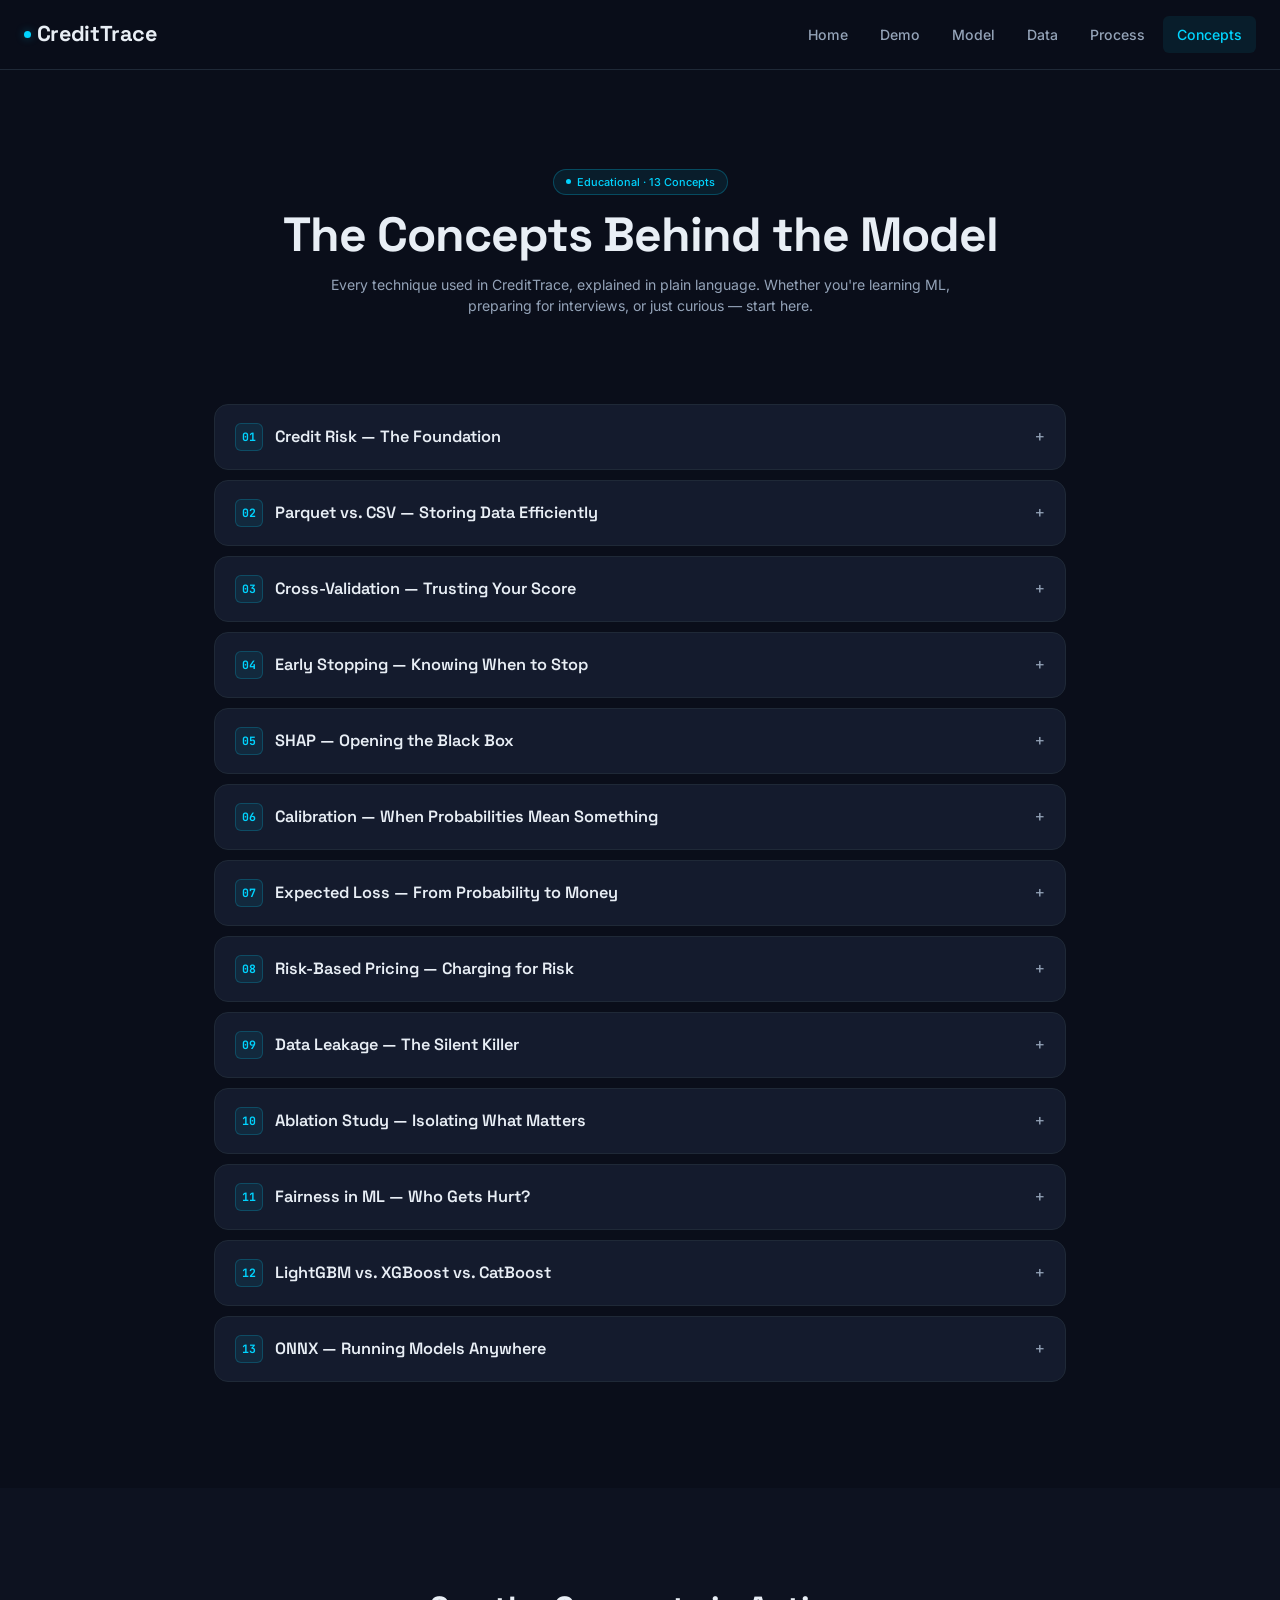
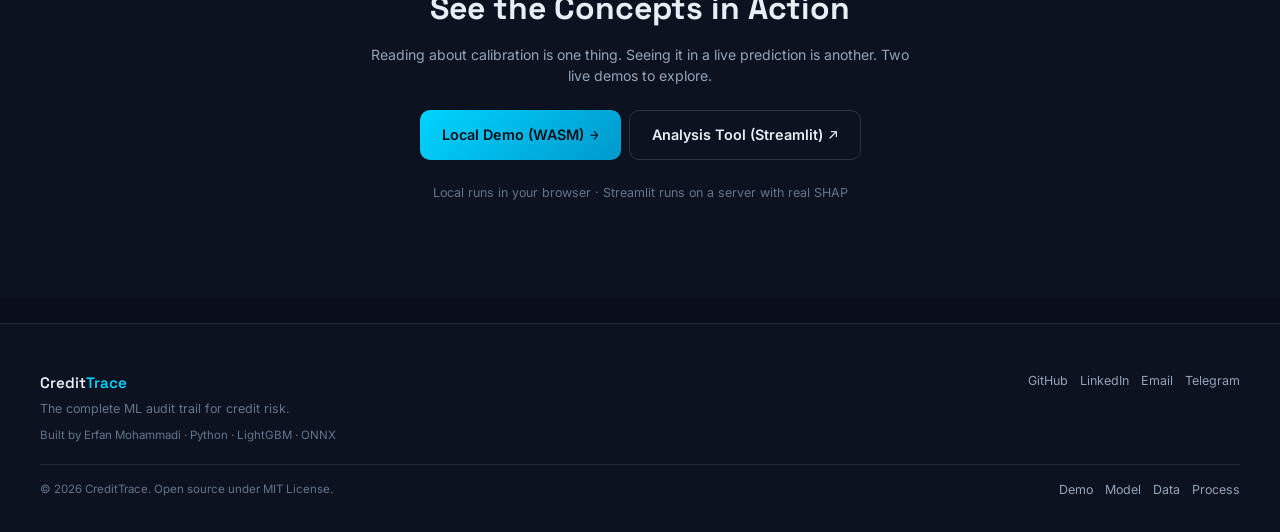
==== commit fe6ed461: "Add cross-links between documentation site and analysis tool" ====
--- a/docs/concepts.html
+++ b/docs/concepts.html
@@ -470,15 +470,21 @@
       </h2>
       <p class="text-muted" style="max-width: 560px; margin: 0 auto 1.5rem; font-size: 0.88rem;">
         Reading about calibration is one thing. Seeing it in a live prediction
-        is another. Try the demo.
+        is another. Two live demos to explore.
       </p>
       <div class="hero-cta">
         <a href="demo.html" class="btn btn-lg">
-          Launch Demo
+          Local Demo (WASM)
           <span style="font-family: var(--font-mono);">→</span>
         </a>
-        <a href="process.html" class="btn btn-secondary btn-lg">Read the Journey</a>
+        <a href="https://credit-risk-trace.streamlit.app/" target="_blank" rel="noopener" class="btn btn-secondary btn-lg">
+          Analysis Tool (Streamlit)
+          <span style="font-family: var(--font-mono);">↗</span>
+        </a>
       </div>
+      <p class="text-dim" style="font-size: 0.78rem; margin-top: 1.5rem;">
+        Local runs in your browser · Streamlit runs on a server with real SHAP
+      </p>
     </div>
   </section>
 
